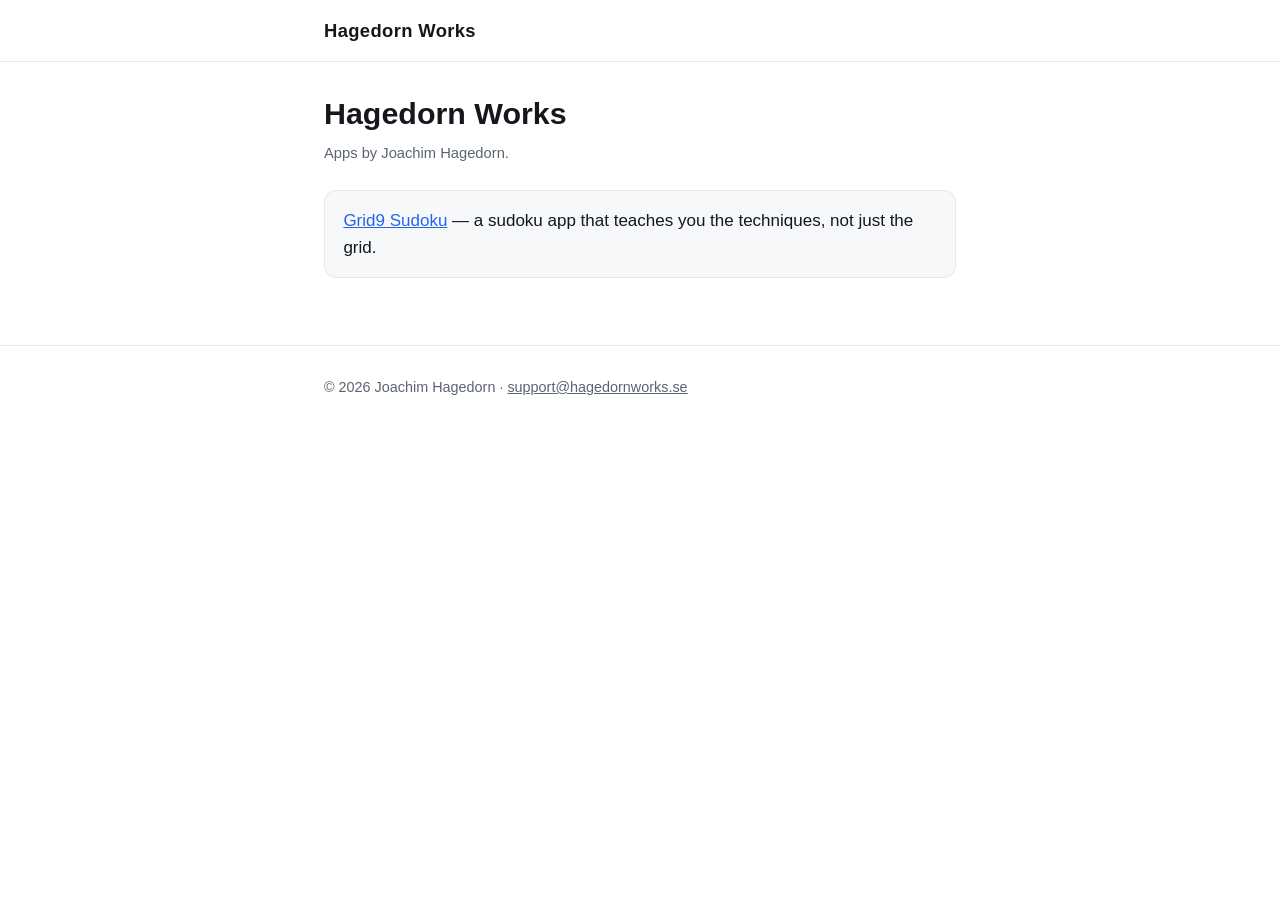
==== index.html @ 7ab75e66 "Initial site" ====
<!doctype html>
<html lang="en">
<head>
<meta charset="utf-8">
<meta name="viewport" content="width=device-width, initial-scale=1">
<title>Hagedorn Works</title>
<meta name="description" content="Apps by Joachim Hagedorn.">
<link rel="stylesheet" href="assets/site.css">
</head>
<body>
<header class="site">
  <div class="wrap">
    <a class="brand" href="./">Hagedorn Works</a>
  </div>
</header>
<main>
<div class="wrap">
<h1>Hagedorn Works</h1>
<p class="meta">Apps by Joachim Hagedorn.</p>
<div class="card">
  <p><a href="grid9/">Grid9 Sudoku</a> &mdash; a sudoku app that teaches you the techniques, not just the grid.</p>
</div>
</div>
</main>
<footer class="site">
  <div class="wrap">
    <p>&copy; 2026 Joachim Hagedorn &middot; <a href="mailto:support@hagedornworks.se">support@hagedornworks.se</a></p>
  </div>
</footer>
</body>
</html>
---- assets/site.css ----
/* hagedornworks.se — shared stylesheet.
   Deliberately dependency-free: system fonts only, no external requests
   (no Google Fonts, no analytics) so the privacy policy's "no third-party
   tracking" statement is also true of this website. */

:root {
  --bg: #ffffff;
  --fg: #14171c;
  --muted: #5b6472;
  --accent: #2563eb;
  --border: #e3e6eb;
  --card: #f6f8fa;
}

@media (prefers-color-scheme: dark) {
  :root {
    --bg: #0f1217;
    --fg: #e8ebf0;
    --muted: #9aa3b0;
    --accent: #6ea0ff;
    --border: #262c36;
    --card: #171c24;
  }
}

* { box-sizing: border-box; }

html { -webkit-text-size-adjust: 100%; }

body {
  margin: 0;
  background: var(--bg);
  color: var(--fg);
  font-family: -apple-system, BlinkMacSystemFont, "Segoe UI", Roboto, Helvetica, Arial, sans-serif;
  font-size: 17px;
  line-height: 1.6;
}

.wrap {
  max-width: 42rem;
  margin: 0 auto;
  padding: 0 1.25rem;
}

header.site {
  border-bottom: 1px solid var(--border);
  padding: 1rem 0;
}

header.site .wrap {
  display: flex;
  flex-wrap: wrap;
  align-items: baseline;
  justify-content: space-between;
  gap: 0.5rem 1.5rem;
}

.brand {
  font-weight: 700;
  font-size: 1.15rem;
  letter-spacing: 0.02em;
  color: var(--fg);
  text-decoration: none;
}

nav.site a {
  margin-right: 1.1rem;
  color: var(--muted);
  text-decoration: none;
  font-size: 0.95rem;
}

nav.site a:last-child { margin-right: 0; }
nav.site a:hover, nav.site a[aria-current="page"] { color: var(--accent); }

main { padding: 2rem 0 3rem; }

h1 { font-size: 1.9rem; line-height: 1.25; margin: 0 0 0.25rem; }
h2 { font-size: 1.25rem; margin: 2.2rem 0 0.4rem; }
h3 { font-size: 1.05rem; margin: 1.5rem 0 0.3rem; }

p, ul, ol { margin: 0.6rem 0; }
ul, ol { padding-left: 1.4rem; }
li { margin: 0.25rem 0; }

a { color: var(--accent); }

.meta { color: var(--muted); font-size: 0.92rem; margin-bottom: 1.5rem; }

.card {
  background: var(--card);
  border: 1px solid var(--border);
  border-radius: 12px;
  padding: 1rem 1.15rem;
  margin: 1.2rem 0;
}

.card p:first-child { margin-top: 0; }
.card p:last-child { margin-bottom: 0; }

table {
  width: 100%;
  border-collapse: collapse;
  margin: 0.8rem 0;
  font-size: 0.97rem;
}

th, td {
  text-align: left;
  vertical-align: top;
  padding: 0.55rem 0.7rem;
  border-bottom: 1px solid var(--border);
}

th { color: var(--muted); font-weight: 600; font-size: 0.88rem; }

footer.site {
  border-top: 1px solid var(--border);
  padding: 1.25rem 0 2rem;
  color: var(--muted);
  font-size: 0.9rem;
}

footer.site a { color: var(--muted); }
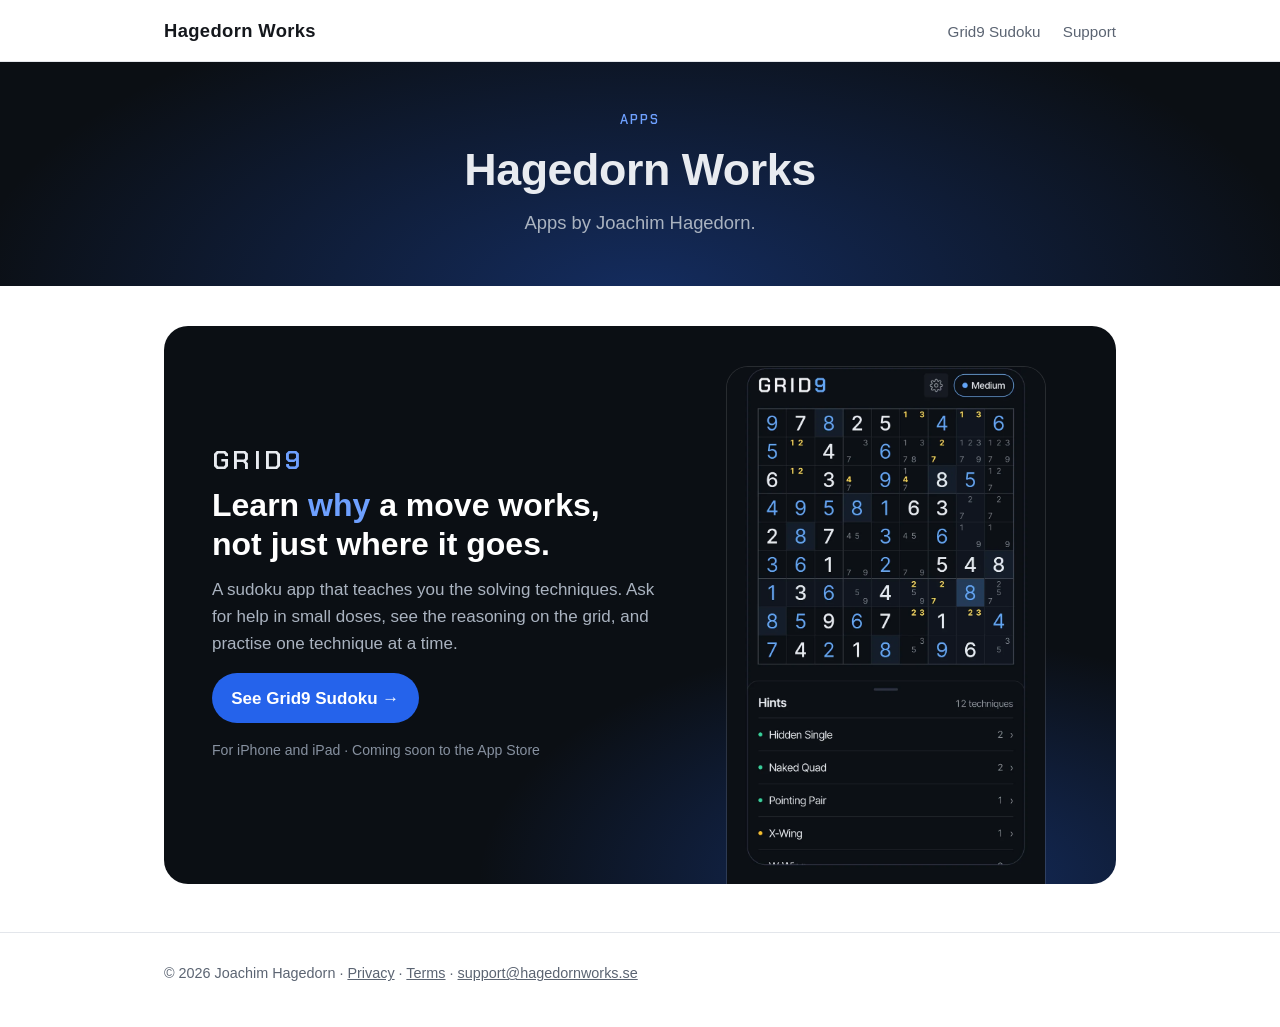
==== commit b60970f2: "New company front page" ====
--- a/index.html
+++ b/index.html
@@ -4,27 +4,43 @@
 <meta charset="utf-8">
 <meta name="viewport" content="width=device-width, initial-scale=1">
 <title>Hagedorn Works</title>
-<meta name="description" content="Apps by Joachim Hagedorn.">
+<meta name="description" content="Apps by Joachim Hagedorn. Grid9 Sudoku: a sudoku app that teaches you the techniques, not just the grid.">
 <link rel="stylesheet" href="assets/site.css">
 </head>
-<body>
+<body class="marketing">
 <header class="site">
   <div class="wrap">
-    <a class="brand" href="./">Hagedorn Works</a>
+    <a class="brand plain" href="./">Hagedorn Works</a>
+    <nav class="site">
+      <a href="grid9/">Grid9 Sudoku</a>
+      <a href="grid9/support/">Support</a>
+    </nav>
   </div>
 </header>
 <main>
-<div class="wrap">
-<h1>Hagedorn Works</h1>
-<p class="meta">Apps by Joachim Hagedorn.</p>
-<div class="card">
-  <p><a href="grid9/">Grid9 Sudoku</a> &mdash; a sudoku app that teaches you the techniques, not just the grid.</p>
-</div>
+<section class="dhero dband">
+  <div class="wrap dwrap">
+    <p class="dkicker">Apps</p>
+    <h1>Hagedorn Works</h1>
+    <p class="dlead">Apps by Joachim Hagedorn.</p>
+  </div>
+</section>
+<div class="wrap dafter">
+  <a class="dapp" href="grid9/">
+    <div class="dapp-text">
+      <p class="dwm" aria-label="Grid9">GRID<b>9</b></p>
+      <h2>Learn <em>why</em> a move works, not just where it goes.</h2>
+      <p>A sudoku app that teaches you the solving techniques. Ask for help in small doses, see the reasoning on the grid, and practise one technique at a time.</p>
+      <p><span class="btn">See Grid9 Sudoku &rarr;</span></p>
+      <p class="dfine">For iPhone and iPad &middot; Coming soon to the App Store</p>
+    </div>
+    <img class="dapp-img" src="assets/img/overview.webp" alt="Grid9 Sudoku showing the hint overview with the techniques that have a hit" loading="lazy">
+  </a>
 </div>
 </main>
 <footer class="site">
   <div class="wrap">
-    <p>&copy; 2026 Joachim Hagedorn &middot; <a href="mailto:support@hagedornworks.se">support@hagedornworks.se</a></p>
+    <p>&copy; 2026 Joachim Hagedorn &middot; <a href="grid9/privacy/">Privacy</a> &middot; <a href="grid9/terms/">Terms</a> &middot; <a href="mailto:support@hagedornworks.se">support@hagedornworks.se</a></p>
   </div>
 </footer>
 </body>
--- a/assets/site.css
+++ b/assets/site.css
@@ -55,13 +55,31 @@
   gap: 0.5rem 1.5rem;
 }
 
+@font-face {
+  font-family: "Chakra Petch";
+  font-style: normal;
+  font-weight: 600;
+  font-display: swap;
+  src: url("fonts/chakra-petch-600.woff2") format("woff2");
+}
+
+/* GRID9 wordmark, same as in the app: Chakra Petch 600, wide tracking, blue 9 */
 .brand {
-  font-weight: 700;
-  font-size: 1.15rem;
-  letter-spacing: 0.02em;
+  display: inline-flex;
+  align-items: baseline;
+  gap: 0.55rem;
   color: var(--fg);
   text-decoration: none;
 }
+.brand .wm {
+  font-family: "Chakra Petch", "Inter", system-ui, sans-serif;
+  font-weight: 600;
+  font-size: 1.6rem;
+  letter-spacing: 0.13em;
+  line-height: 1;
+}
+.brand .wm b { color: var(--accent); font-weight: 600; }
+.brand .brand-sub { color: var(--muted); font-size: 0.95rem; font-weight: 500; letter-spacing: 0.02em; }
 
 nav.site a {
   margin-right: 1.1rem;
@@ -122,3 +140,430 @@
 }
 
 footer.site a { color: var(--muted); }
+
+/* ---------------------------------------------------------------- marketing
+   Used by body.marketing pages (landing, how it works, features). The legal
+   pages keep the narrow reading column above. */
+
+body.marketing .wrap { max-width: 62rem; }
+
+body.marketing main { padding-top: 2.5rem; }
+
+.lead { font-size: 1.15rem; color: var(--muted); max-width: 40rem; }
+
+.fine { color: var(--muted); font-size: 0.88rem; }
+
+em { font-style: italic; }
+
+.btn {
+  display: inline-block;
+  padding: 0.7rem 1.2rem;
+  border-radius: 999px;
+  background: var(--accent);
+  color: #fff;
+  font-weight: 600;
+  text-decoration: none;
+}
+
+.btn.disabled {
+  background: var(--card);
+  color: var(--muted);
+  border: 1px solid var(--border);
+  cursor: default;
+}
+
+/* hero */
+.hero {
+  display: grid;
+  gap: 2rem;
+  align-items: center;
+  margin-bottom: 3rem;
+}
+
+.hero h1 { font-size: 2.1rem; line-height: 1.15; margin-bottom: 1rem; }
+.hero h1 em { color: var(--accent); font-style: normal; }
+
+/* generic card grid */
+.grid3 {
+  display: grid;
+  gap: 1rem;
+  grid-template-columns: 1fr;
+  margin: 1rem 0 2rem;
+}
+
+.grid3 .card { margin: 0; }
+.grid3 .card h3 { margin-top: 0; }
+
+/* text + picture rows */
+.split, .step {
+  display: grid;
+  gap: 1.5rem;
+  align-items: center;
+  margin: 3rem 0;
+}
+
+.step {
+  padding-top: 2rem;
+  border-top: 1px solid var(--border);
+}
+
+.step-n {
+  margin: 0;
+  color: var(--accent);
+  font-weight: 700;
+  font-size: 0.85rem;
+  letter-spacing: 0.06em;
+  text-transform: uppercase;
+}
+
+.step h2, .split h2 { margin-top: 0.2rem; }
+
+.note {
+  background: var(--card);
+  border-left: 3px solid var(--accent);
+  padding: 0.6rem 0.9rem;
+  border-radius: 0 8px 8px 0;
+  font-size: 0.95rem;
+}
+
+.example {
+  background: var(--card);
+  border: 1px solid var(--border);
+  border-radius: 10px;
+  padding: 0.6rem 0.9rem;
+  font-size: 0.95rem;
+}
+
+.example span {
+  color: var(--muted);
+  font-size: 0.75rem;
+  font-weight: 700;
+  letter-spacing: 0.06em;
+  text-transform: uppercase;
+  margin-right: 0.4rem;
+}
+
+/* screenshots and loops: phone proportions, never wider than their column */
+figure.shot { margin: 0; text-align: center; }
+
+figure.shot img,
+figure.shot video {
+  display: block;
+  margin: 0 auto;
+  width: 100%;
+  max-width: 24rem;
+  height: auto;
+  border-radius: 22px;
+  border: 1px solid var(--border);
+  box-shadow: 0 6px 24px rgba(0, 0, 0, 0.12);
+}
+
+figure.shot figcaption { color: var(--muted); font-size: 0.85rem; margin-top: 0.6rem; }
+
+/* visible placeholder until the real media exists */
+figure.shot.ph .ph-inner {
+  margin: 0 auto;
+  width: 100%;
+  max-width: 18rem;
+  aspect-ratio: 9 / 19.5;
+  max-height: 32rem;
+  border-radius: 22px;
+  border: 2px dashed var(--border);
+  background: var(--card);
+  color: var(--muted);
+  display: flex;
+  flex-direction: column;
+  align-items: center;
+  justify-content: center;
+  gap: 0.35rem;
+  padding: 1.5rem;
+  text-align: center;
+}
+
+figure.shot.ph .ph-inner span { font-size: 0.75rem; letter-spacing: 0.06em; text-transform: uppercase; }
+figure.shot.ph .ph-inner b { color: var(--fg); font-size: 1rem; }
+figure.shot.ph .ph-inner small { font-size: 0.82rem; }
+
+/* comparison table */
+table.compare td { text-align: center; width: 6.5rem; font-size: 1.1rem; }
+table.compare thead th:not(:first-child) { text-align: center; }
+table.compare tbody th { color: var(--fg); font-weight: 500; font-size: 0.97rem; }
+
+/* closing call-to-action */
+.cta {
+  text-align: center;
+  background: var(--card);
+  border: 1px solid var(--border);
+  border-radius: 16px;
+  padding: 2rem 1.25rem;
+  margin: 3rem 0 1rem;
+}
+
+.cta h2 { margin-top: 0; }
+.cta p { margin-left: auto; margin-right: auto; max-width: 36rem; }
+
+@media (min-width: 760px) {
+  .hero { grid-template-columns: 1.15fr 0.85fr; gap: 3rem; }
+  .hero h1 { font-size: 2.7rem; }
+  .grid3 { grid-template-columns: repeat(3, 1fr); }
+  .split, .step { grid-template-columns: 1fr 1fr; gap: 3rem; }
+  .step:nth-of-type(even) .step-text { order: 2; }
+}
+
+@media (prefers-reduced-motion: reduce) {
+  figure.shot video { animation: none; }
+}
+
+/* ---------------------------------------------------------------- learn / guides */
+.pill {
+  display: inline-block;
+  margin-left: 0.4rem;
+  padding: 0.05rem 0.5rem;
+  border-radius: 999px;
+  border: 1px solid var(--accent);
+  color: var(--accent);
+  font-size: 0.7rem;
+  font-weight: 700;
+  letter-spacing: 0.06em;
+  text-transform: uppercase;
+  vertical-align: middle;
+}
+
+.hero-media { margin: 1.5rem 0 1rem; }
+
+/* a step without a picture stays in a readable column */
+.step.solo { grid-template-columns: 1fr; }
+.step.solo .step-text { max-width: 42rem; }
+
+.guides .guide {
+  display: block;
+  text-decoration: none;
+  color: var(--fg);
+}
+.guides .guide:hover { border-color: var(--accent); }
+.guides .guide h3 { margin-top: 0.2rem; }
+.guides .guide .step-n { margin-bottom: 0.2rem; }
+
+.learn-nav {
+  display: flex;
+  flex-wrap: wrap;
+  justify-content: space-between;
+  gap: 0.5rem 1.5rem;
+  margin: 3rem 0 0;
+  padding-top: 1rem;
+  border-top: 1px solid var(--border);
+  font-size: 0.95rem;
+}
+
+/* little candidate-cell illustrations (always dark, like the app) */
+.cellrow {
+  display: flex;
+  flex-wrap: wrap;
+  align-items: center;
+  gap: 0.8rem;
+  margin: 1rem 0;
+}
+.cellfig { display: inline-flex; flex-direction: column; align-items: center; gap: 0.4rem; text-align: center; }
+.cellfig small { color: var(--muted); font-size: 0.78rem; line-height: 1.3; }
+.cellrow .arrow, .ladder .arrow { color: var(--muted); }
+
+.tcell {
+  display: grid;
+  grid-template-columns: repeat(3, 1fr);
+  width: 5.6rem;
+  height: 5.6rem;
+  padding: 0.25rem;
+  border-radius: 10px;
+  background: #11151c;
+  border: 1px solid #2a313c;
+}
+.tcell.snyder { background: #2a2113; border-color: #b7791f; }
+.tcell i { font-style: normal; display: flex; align-items: center; justify-content: center; font-size: 0.8rem; font-weight: 600; }
+.tcell i.snyder { color: #fbbf24; }
+.tcell i.auto { color: #9aa3b0; }
+
+/* the hint ladder as a row of rungs */
+.ladder {
+  display: flex;
+  flex-wrap: wrap;
+  align-items: center;
+  gap: 0.35rem;
+  margin: 0.9rem 0;
+}
+.rung {
+  display: inline-block;
+  padding: 0.2rem 0.6rem;
+  border: 1px solid var(--border);
+  border-radius: 8px;
+  font-size: 0.85rem;
+  font-weight: 600;
+  color: var(--fg);
+  background: var(--card);
+}
+.rung.on { border-color: var(--accent); color: var(--accent); }
+.rung.apply { background: var(--accent); border-color: var(--accent); color: #fff; }
+
+/* the solving loop */
+ol.flow {
+  list-style: none;
+  padding: 0;
+  margin: 0.9rem 0;
+  display: flex;
+  flex-wrap: wrap;
+  gap: 0.35rem 0.4rem;
+  counter-reset: flow;
+}
+ol.flow li {
+  margin: 0;
+  padding: 0.2rem 0.7rem;
+  border: 1px solid var(--border);
+  border-radius: 999px;
+  background: var(--card);
+  font-size: 0.88rem;
+  font-weight: 600;
+  text-transform: uppercase;
+  letter-spacing: 0.03em;
+}
+ol.flow li:not(:last-child)::after { content: "\2192"; margin-left: 0.55rem; color: var(--muted); }
+ol.flow li:last-child { border-color: var(--accent); color: var(--accent); }
+
+@media (min-width: 760px) {
+  .hero-media figure.shot video { max-width: 16rem; }
+}
+
+/* close-ups inside the step text, and click-to-enlarge links */
+a.zoom { display: block; cursor: zoom-in; }
+figure.detail { margin: 1.1rem 0; }
+figure.detail img {
+  display: block;
+  width: 100%;
+  height: auto;
+  border-radius: 14px;
+  border: 1px solid var(--border);
+  box-shadow: 0 4px 16px rgba(0, 0, 0, 0.1);
+}
+figure.detail figcaption { color: var(--muted); font-size: 0.85rem; margin-top: 0.5rem; }
+.zoomhint { opacity: 0.8; }
+@media (min-width: 900px) {
+  figure.shot img, figure.shot video { max-width: 26rem; }
+  .hero-media figure.shot video { max-width: 16rem; }
+}
+
+
+/* ---------------------------------------------------------------- DRAFT landing */
+body.marketing main:has(.dhero) { padding-top: 0; }
+.dwrap { max-width: 62rem; }
+.dcenter { text-align: center; }
+.dsec { padding: 3.5rem 0; }
+.dsec h2 { font-size: 1.9rem; line-height: 1.2; margin: 0 0 0.8rem; }
+.dlead { font-size: 1.15rem; color: var(--muted); max-width: 40rem; }
+.dlead.dcenter { margin: 0 auto 2rem; }
+.dkicker { font-family: "Chakra Petch", system-ui, sans-serif; letter-spacing: 0.14em; text-transform: uppercase; font-size: 0.8rem; font-weight: 600; color: var(--accent); margin: 0 0 0.8rem; }
+
+/* hero: always dark, like the app */
+.dhero {
+  background: radial-gradient(60rem 28rem at 50% 105%, rgba(37, 99, 235, 0.35), transparent 70%), #0b0f14;
+  color: #e8ebf0;
+  text-align: center;
+  padding: 4rem 0 0;
+  overflow: hidden;
+}
+.dhero h1 { font-size: 2.3rem; line-height: 1.12; margin: 0 0 1.1rem; letter-spacing: -0.01em; }
+.dhero h1 em { color: #6ea0ff; font-style: normal; }
+.dhero h1 br { display: none; }
+.dhero .dkicker { color: #6ea0ff; }
+.dhero .dlead { color: #aab3c0; margin: 0 auto 1.6rem; }
+.dhero .btn.disabled { background: rgba(255, 255, 255, 0.08); border-color: rgba(255, 255, 255, 0.18); color: #e8ebf0; }
+.dfine { color: #8791a0; font-size: 0.88rem; margin: 0.9rem 0 0; }
+.dsec .dfine, .dfinal .dfine { color: var(--muted); }
+.dhero-media { margin-top: 2.5rem; }
+.dhero-media figure.shot video {
+  max-width: 17rem;
+  border-radius: 28px 28px 0 0;
+  border-bottom: 0;
+  box-shadow: 0 0 80px rgba(37, 99, 235, 0.35);
+}
+
+.dcards .card { background: var(--card); border: 0; border-radius: 18px; padding: 1.4rem; }
+
+/* tabs */
+.dpills { display: flex; flex-wrap: wrap; justify-content: center; gap: 0.5rem; margin: 0 0 2rem; }
+.dpills button {
+  font: inherit; font-size: 0.95rem; font-weight: 600; cursor: pointer;
+  padding: 0.5rem 1.05rem; border-radius: 999px;
+  background: var(--card); color: var(--fg); border: 1px solid var(--border);
+}
+.dpills button[aria-selected="true"] { background: var(--accent); border-color: var(--accent); color: #fff; }
+.dpanel { display: grid; gap: 1.5rem; align-items: center; justify-items: center; margin-bottom: 2.5rem; }
+.dpanel[hidden] { display: none; }
+.dpanel-text h3 { font-size: 1.45rem; margin: 0 0 0.5rem; }
+.dpanel-text p { color: var(--muted); margin: 0; }
+.dphone { display: block; width: 100%; max-width: 22rem; height: auto; border-radius: 22px; border: 1px solid var(--border); box-shadow: 0 10px 40px rgba(0, 0, 0, 0.18); }
+html:not(.js) .dpanel[data-later] { display: grid; }
+
+.dpair { display: grid; gap: 1.5rem; justify-items: center; }
+.dpair img { display: block; width: 100%; max-width: 19rem; height: auto; border-radius: 22px; border: 1px solid var(--border); box-shadow: 0 8px 30px rgba(0, 0, 0, 0.14); }
+.dpair figure { margin: 0; text-align: center; }
+.dpair figcaption { color: var(--muted); font-size: 0.88rem; margin-top: 0.6rem; }
+
+.dguides { display: grid; gap: 0.9rem; }
+.dguide { display: flex; flex-direction: column; gap: 0.25rem; padding: 1.1rem 1.2rem; border-radius: 16px; background: var(--card); color: var(--fg); text-decoration: none; }
+.dguide:hover { outline: 2px solid var(--accent); }
+.dguide span:last-child { color: var(--muted); font-size: 0.93rem; }
+
+.dstory { max-width: 38rem; margin: 0 auto; text-align: center; padding: 2rem 1.5rem; border-radius: 20px; background: var(--card); }
+.dfinal { text-align: center; padding-bottom: 5rem; }
+
+@media (min-width: 760px) {
+  .dhero { padding-top: 5.5rem; }
+  .dhero h1 { font-size: 3.4rem; }
+  .dhero h1 br { display: inline; }
+  .dpanel { grid-template-columns: 1fr 1fr; gap: 3rem; justify-items: stretch; }
+  .dpanel .zoom { justify-self: center; }
+  .dpair { grid-template-columns: 1fr 1fr; }
+  .dguides { grid-template-columns: repeat(3, 1fr); }
+}
+
+/* page-title band on the marketing sub-pages (same look as the landing hero) */
+.dband { padding: 3rem 0 3rem; }
+.dband.has-media { padding-bottom: 0; }
+.dband h1 { font-size: 2.1rem; margin-bottom: 0.9rem; }
+.dband .dlead { margin-bottom: 0; }
+.dband.has-media .dlead { margin-bottom: 1.6rem; }
+.dband .dhero-media { margin-top: 1.8rem; }
+.dafter { padding-top: 2.5rem; }
+@media (min-width: 760px) {
+  .dband h1 { font-size: 2.8rem; }
+}
+
+/* story page */
+.story { max-width: 40rem; margin: 0 auto; }
+.story h2 { font-size: 1.35rem; margin: 2.2rem 0 0.6rem; }
+.story h2:first-child { margin-top: 0; }
+.story p { font-size: 1.05rem; line-height: 1.7; }
+.story .signoff { font-weight: 600; margin-top: 1.5rem; }
+.story .hook { font-size: 1.25rem; line-height: 1.6; font-weight: 500; }
+
+/* site root: company page */
+.brand.plain { font-weight: 700; font-size: 1.15rem; letter-spacing: 0.02em; }
+.dapp {
+  display: grid; gap: 1.5rem; align-items: center;
+  padding: 1.75rem 1.5rem 0; overflow: hidden;
+  border-radius: 24px; text-decoration: none; color: #e8ebf0;
+  background: radial-gradient(40rem 22rem at 80% 100%, rgba(37, 99, 235, 0.35), transparent 70%), #0b0f14;
+}
+.dapp:hover { outline: 2px solid var(--accent); }
+.dapp-text { padding-bottom: 1.5rem; }
+.dapp .dwm { color: #e8ebf0; font-family: "Chakra Petch", system-ui, sans-serif; font-weight: 600; font-size: 1.6rem; letter-spacing: 0.13em; margin: 0 0 0.8rem; line-height: 1; }
+.dapp .dwm b { color: #6ea0ff; font-weight: 600; }
+.dapp h2 { font-size: 1.7rem; line-height: 1.2; margin: 0 0 0.8rem; color: #fff; }
+.dapp h2 em { color: #6ea0ff; font-style: normal; }
+.dapp p { color: #aab3c0; margin: 0 0 1rem; }
+.dapp p.dwm { color: #e8ebf0; }
+.dapp .btn { color: #fff; }
+.dapp .dfine { color: #8791a0; }
+.dapp-img { display: block; width: 100%; max-width: 20rem; justify-self: center; height: auto; border-radius: 22px 22px 0 0; border: 1px solid rgba(255, 255, 255, 0.12); border-bottom: 0; }
+@media (min-width: 760px) {
+  .dapp { grid-template-columns: 1.1fr 0.9fr; gap: 3rem; padding: 2.5rem 3rem 0; }
+  .dapp h2 { font-size: 2rem; }
+}
